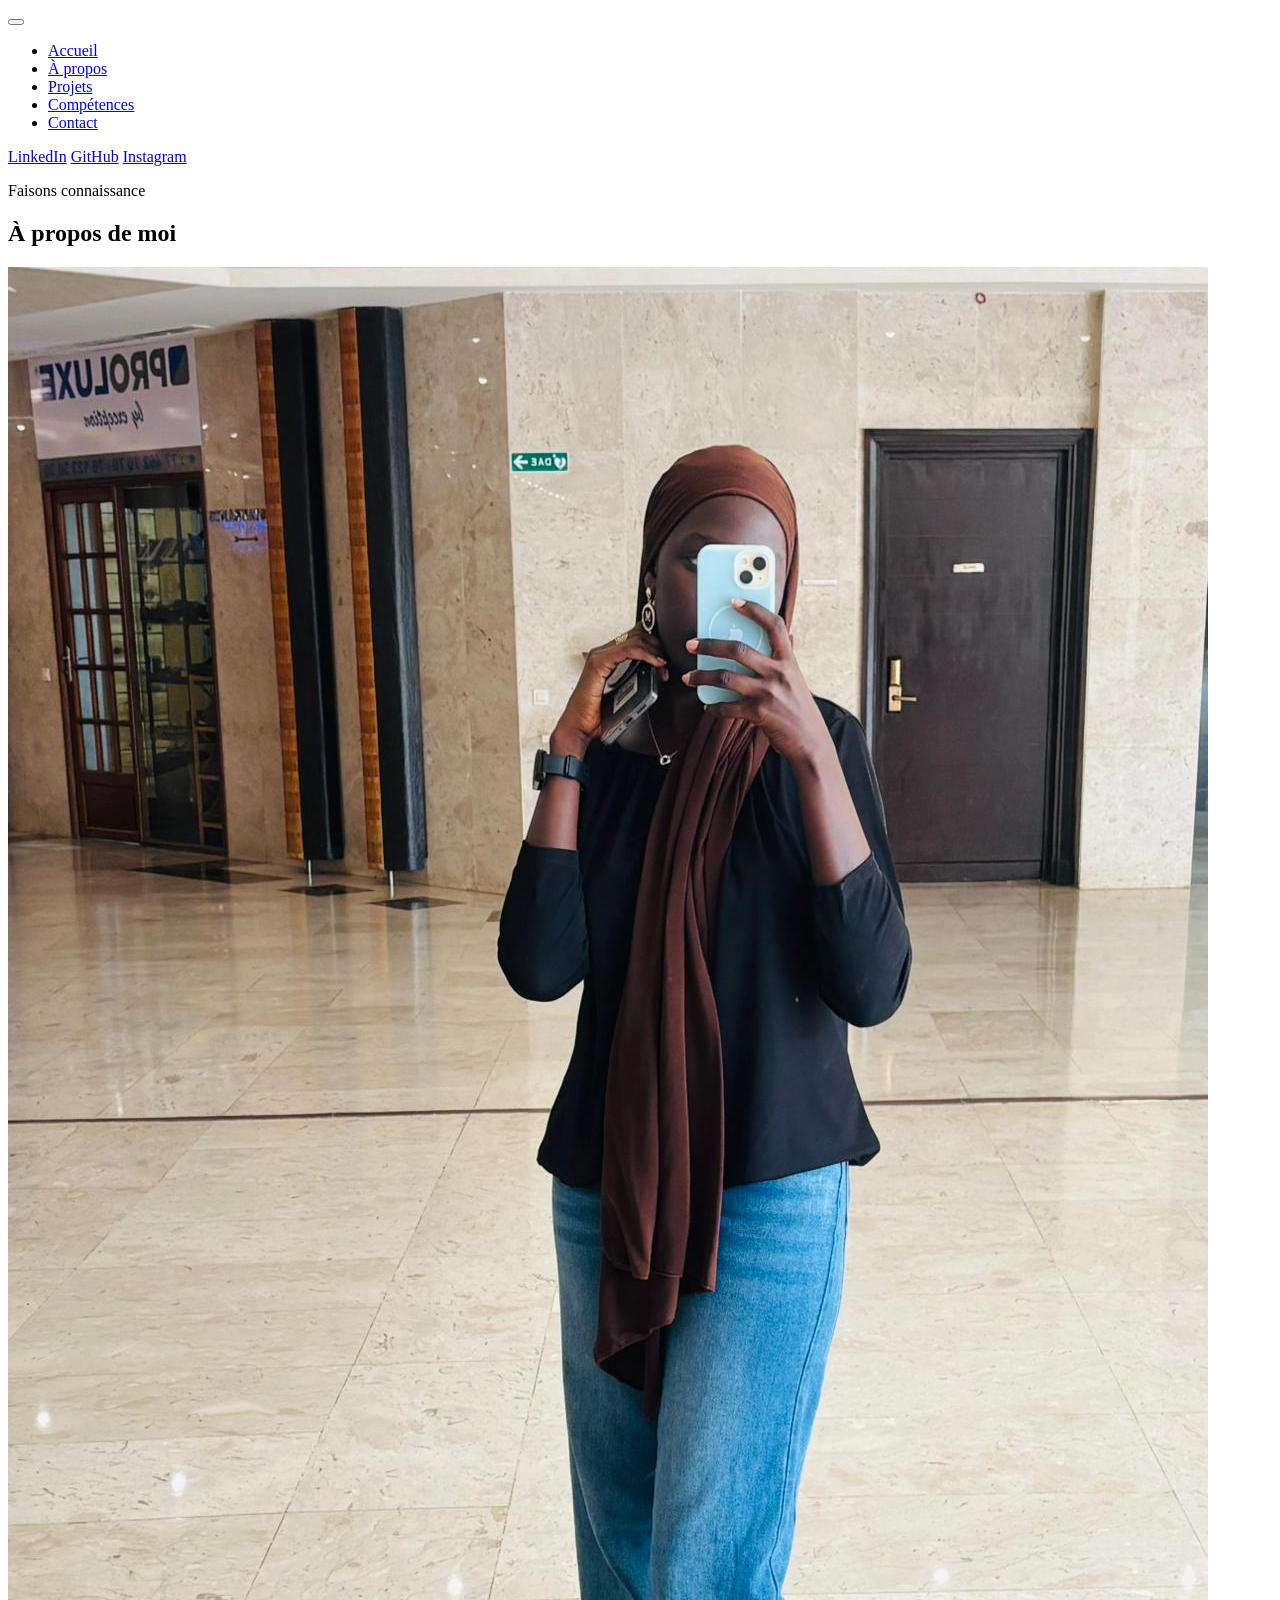
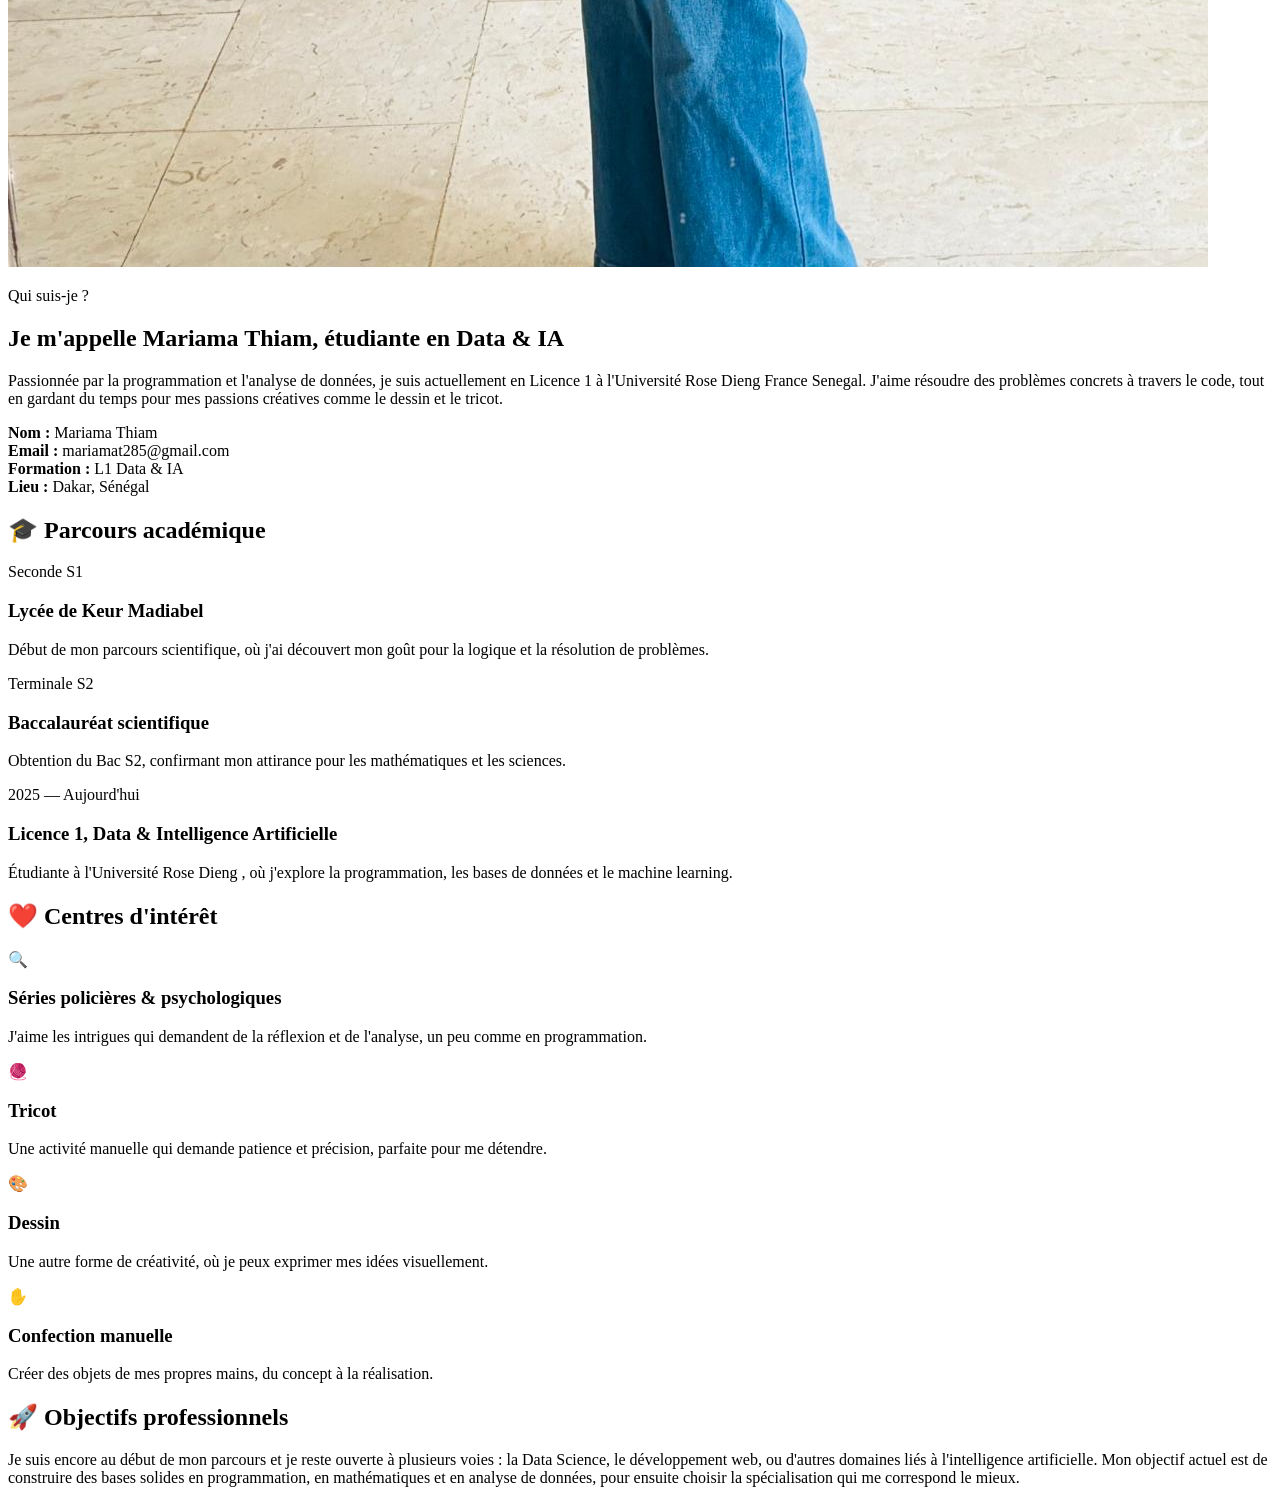
==== Apropos.html @ cbcad67a "rearrangement du code" ====
<!DOCTYPE html>
<html lang="fr">
<head>
    <meta charset="UTF-8">
    <meta name="viewport" content="width=device-width, initial-scale=1.0">
    <title>À propos — Mariama Thiam</title>
    <link rel="stylesheet" href="css/style.css">
</head>
<body class="page-apropos">

    <header>
        <button class="btn_menu" id="btn_menu">
            <span></span>
            <span></span>
            <span></span>
        </button>

        <nav id="menu">
            <ul>
                <li><a href="index.html">Accueil</a></li>
                <li><a href="apropos.html">À propos</a></li>
                <li><a href="projets.html">Projets</a></li>
                <li><a href="competences.html">Compétences</a></li>
                <li><a href="contact.html">Contact</a></li>
            </ul>
        </nav>

        <div class="socials">
            <a href="https://www.linkedin.com/in/mariama-thiam-1573303a6" target="_blank">LinkedIn</a>
            <a href="https://github.com/mariamat285" target="_blank">GitHub</a>
            <a href="https://www.instagram.com/mariamat285" target="_blank">Instagram</a>
        </div>
    </header>

    <section class="section-apropos">
        <p class="sous-titre">Faisons connaissance</p>
        <h1>À propos de moi</h1>
        <div class="separateur"></div>

        <div class="bloc-presentation">
            <div class="photo-ronde">
                <img src="images/profil.jpeg" alt="Photo de Mariama Thiam">
            </div>

            <div class="presentation-texte">
                <p class="qui-suis-je">Qui suis-je ?</p>
                <h2>Je m'appelle Mariama Thiam, étudiante en Data & IA</h2>
                <p class="description-perso">
                    Passionnée par la programmation et l'analyse de données, je suis actuellement
                    en Licence 1 à l'Université Rose Dieng France Senegal. J'aime résoudre des
                    problèmes concrets à travers le code, tout en gardant du temps pour mes
                    passions créatives comme le dessin et le tricot.
                </p>

                <div class="infos-rapides">
                    <div><strong>Nom :</strong> Mariama Thiam</div>
                    <div><strong>Email :</strong> mariamat285@gmail.com</div>
                    <div><strong>Formation :</strong> L1 Data & IA</div>
                    <div><strong>Lieu :</strong> Dakar, Sénégal</div>
                </div>
            </div>
        </div>

        <div class="bloc-apropos">
            <h2>🎓 Parcours académique</h2>

            <div class="timeline">
                <div class="timeline-item">
                    <div class="timeline-point"></div>
                    <div class="timeline-contenu">
                        <span class="timeline-date">Seconde S1</span>
                        <h3>Lycée de Keur Madiabel</h3>
                        <p>Début de mon parcours scientifique, où j'ai découvert mon goût pour la logique et la résolution de problèmes.</p>
                    </div>
                </div>

                <div class="timeline-item">
                    <div class="timeline-point"></div>
                    <div class="timeline-contenu">
                        <span class="timeline-date">Terminale S2</span>
                        <h3>Baccalauréat scientifique</h3>
                        <p>Obtention du Bac S2, confirmant mon attirance pour les mathématiques et les sciences.</p>
                    </div>
                </div>

                <div class="timeline-item">
                    <div class="timeline-point"></div>
                    <div class="timeline-contenu">
                        <span class="timeline-date">2025 — Aujourd'hui</span>
                        <h3>Licence 1, Data & Intelligence Artificielle</h3>
                        <p>Étudiante à l'Université Rose Dieng , où j'explore la programmation, les bases de données et le machine learning.</p>
                    </div>
                </div>
            </div>
        </div>

        <div class="bloc-apropos">
            <h2>❤️ Centres d'intérêt</h2>

            <div class="grille-interets">
                <div class="carte-interet">
                    <span>🔍</span>
                    <h3>Séries policières & psychologiques</h3>
                    <p>J'aime les intrigues qui demandent de la réflexion et de l'analyse, un peu comme en programmation.</p>
                </div>

                <div class="carte-interet">
                    <span>🧶</span>
                    <h3>Tricot</h3>
                    <p>Une activité manuelle qui demande patience et précision, parfaite pour me détendre.</p>
                </div>

                <div class="carte-interet">
                    <span>🎨</span>
                    <h3>Dessin</h3>
                    <p>Une autre forme de créativité, où je peux exprimer mes idées visuellement.</p>
                </div>

                <div class="carte-interet">
                    <span>✋</span>
                    <h3>Confection manuelle</h3>
                    <p>Créer des objets de mes propres mains, du concept à la réalisation.</p>
                </div>
            </div>
        </div>

        <div class="bloc-apropos">
            <h2>🚀 Objectifs professionnels</h2>
            <div class="texte-objectifs">
                <p>
                    Je suis encore au début de mon parcours et je reste ouverte à plusieurs voies :
                    la Data Science, le développement web, ou d'autres domaines liés à l'intelligence
                    artificielle. Mon objectif actuel est de construire des bases solides en
                    programmation, en mathématiques et en analyse de données, pour ensuite choisir
                    la spécialisation qui me correspond le mieux.
                </p>
            </div>
        </div>
    </section>

    <script src="js/script.js"></script>
</body>
</html>
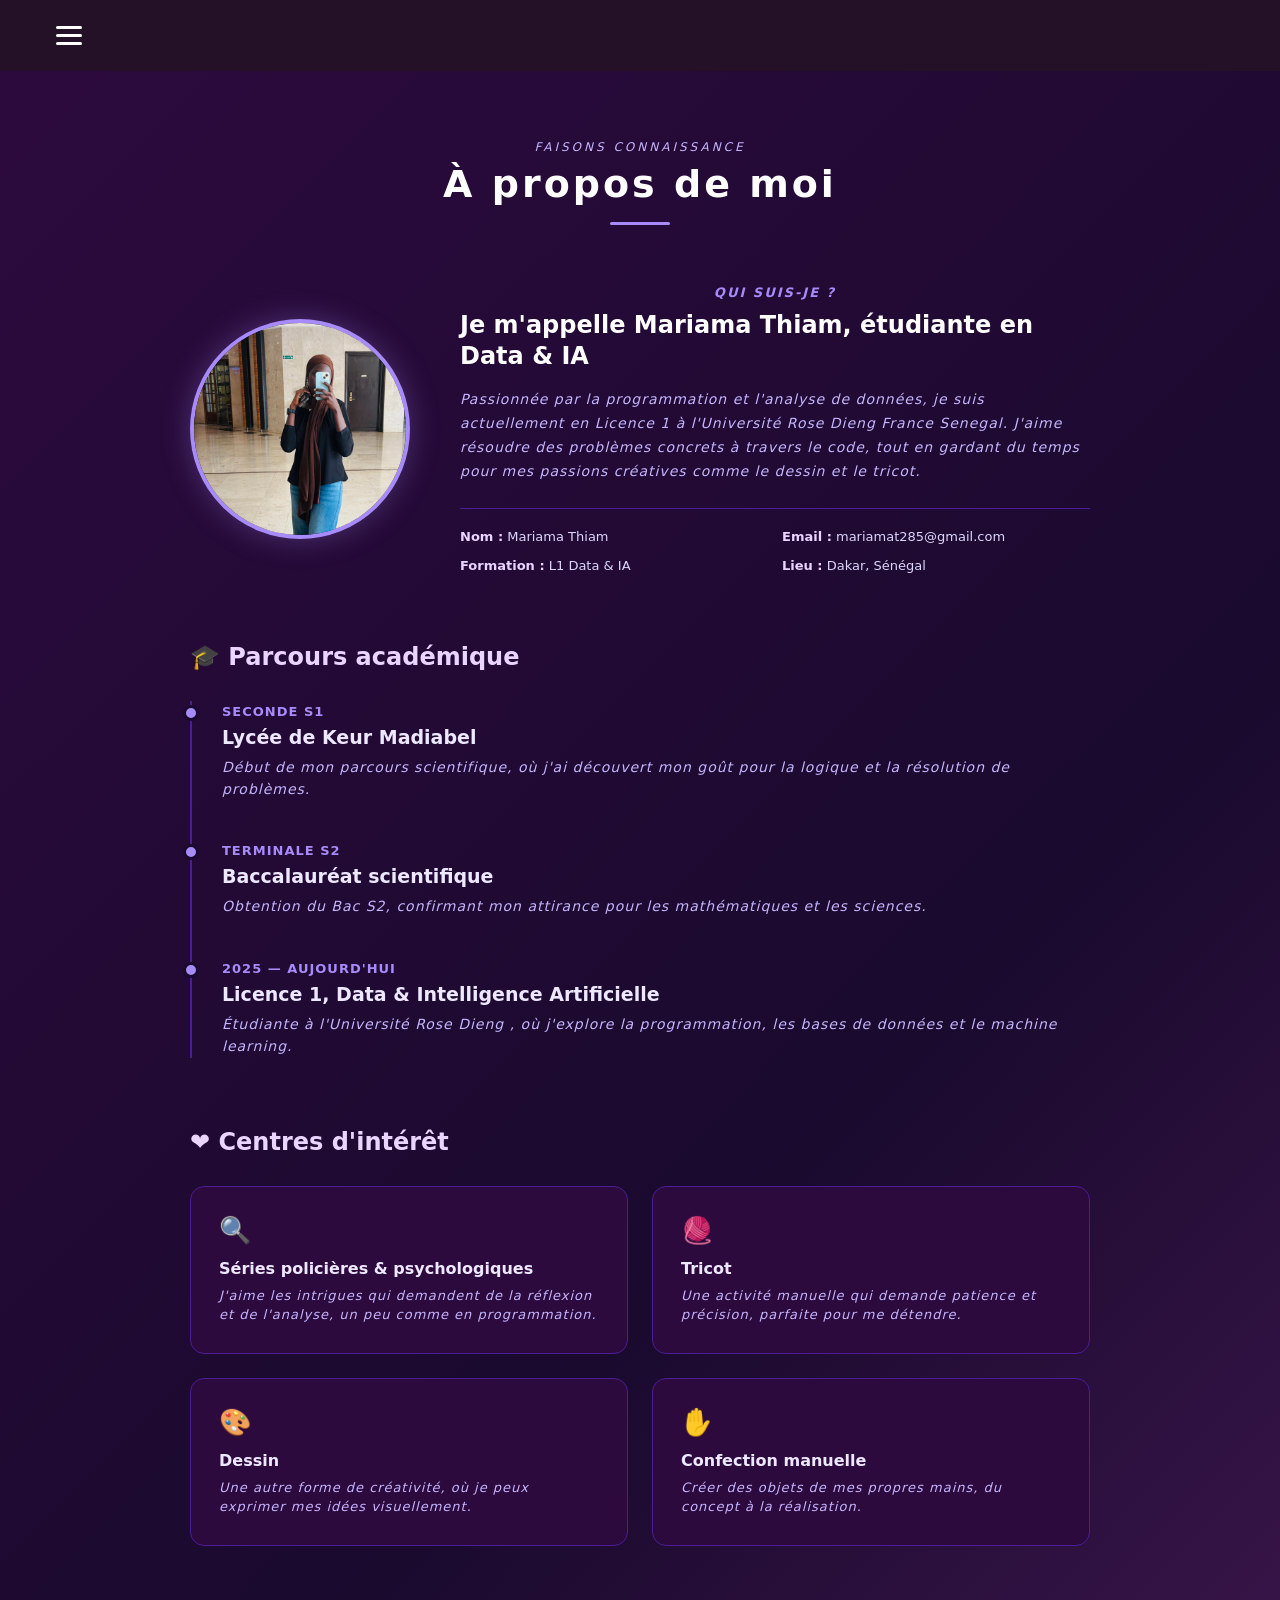
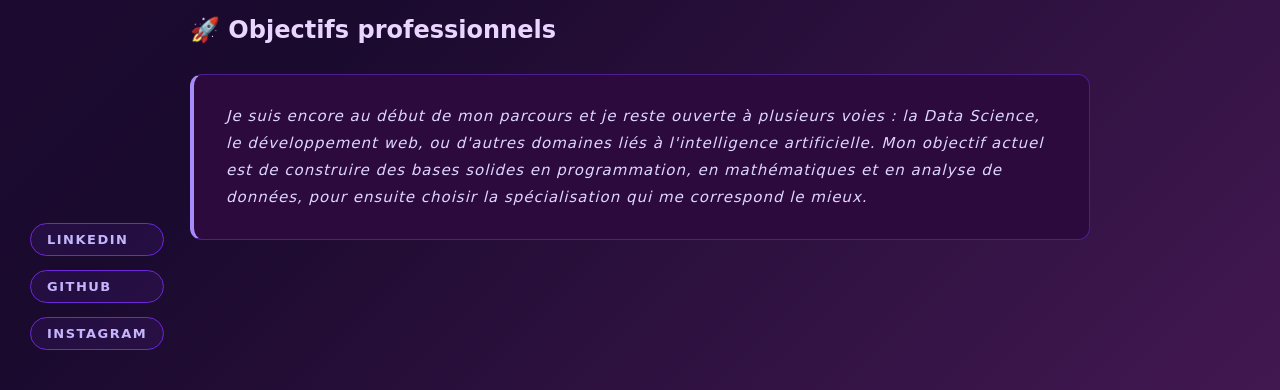
==== commit 9f4cc555: "rearrangement du code" ====
--- a/Apropos.html
+++ b/Apropos.html
@@ -4,7 +4,7 @@
     <meta charset="UTF-8">
     <meta name="viewport" content="width=device-width, initial-scale=1.0">
     <title>À propos — Mariama Thiam</title>
-    <link rel="stylesheet" href="css/style.css">
+    <link rel="stylesheet" href="CSS/style.css">
 </head>
 <body class="page-apropos">
 
--- a/CSS/style.css
+++ b/CSS/style.css
@@ -0,0 +1,1050 @@
+* {
+    margin: 0;
+    padding: 0;
+    box-sizing: border-box;
+    font-family: system-ui, -apple-system, "Segoe UI", sans-serif;
+}
+
+body {
+    background-color: #421851;
+    color: white;
+    animation: entreePage 0.5s ease forwards;
+}
+
+@keyframes entreePage {
+    from { opacity: 0; transform: translateY(40px); }
+    to   { opacity: 1; transform: translateY(0); }
+}
+
+body.sortie {
+    animation: sortiePage 0.4s ease forwards;
+}
+
+@keyframes sortiePage {
+    from { opacity: 1; transform: translateY(0); }
+    to   { opacity: 0; transform: translateY(-40px); }
+}
+
+/* ===== HEADER / NAV ===== */
+header {
+    display: flex;
+    justify-content: space-between;
+    align-items: center;
+    padding: 20px 50px;
+    background-color: #251127;
+    position: fixed;
+    width: 100%;
+    top: 0;
+    left: 0;
+    z-index: 999;
+}
+
+nav {
+    z-index: 999;
+    position: relative;
+}
+
+nav ul {
+    list-style: none;
+    display: flex;
+    gap: 20px;
+}
+
+nav ul li a {
+    text-decoration: none;
+    color: white;
+    font-size: 15px;
+    font-weight: 500;
+    letter-spacing: 1px;
+    text-transform: uppercase;
+    transition: 0.3s;
+}
+
+nav a:hover {
+    color: #8b5cf6;
+}
+
+.btn_menu {
+    display: none;
+    background: none;
+    border: none;
+    cursor: pointer;
+    flex-direction: column;
+    gap: 5px;
+    padding: 6px;
+}
+
+.btn_menu span {
+    display: block;
+    width: 26px;
+    height: 3px;
+    background: white;
+    border-radius: 2px;
+}
+
+/* ===== RÉSEAUX SOCIAUX (texte) ===== */
+.socials {
+    position: fixed;
+    left: 30px;
+    bottom: 40px;
+    display: flex;
+    flex-direction: column;
+    gap: 14px;
+    z-index: 100;
+}
+
+.socials a {
+    text-decoration: none;
+    color: #c4b5fd;
+    font-size: 13px;
+    font-weight: 700;
+    letter-spacing: 1.5px;
+    text-transform: uppercase;
+    padding: 8px 16px;
+    border: 1px solid #6d28d9;
+    border-radius: 30px;
+    background: rgba(124, 58, 237, 0.1);
+    transition: 0.3s;
+}
+
+.socials a:hover {
+    background: #7c3aed;
+    color: white;
+    border-color: #a78bfa;
+    transform: translateX(6px);
+}
+
+/* ===== SECTION ACCUEIL ===== */
+section {
+    position: relative;
+    height: 100vh;
+    display: flex;
+    flex-direction: column;
+    justify-content: center;
+    align-items: center;
+    text-align: center;
+    overflow: hidden;
+    padding-top: 80px;
+}
+
+.photo {
+    position: absolute;
+    right: 0;
+    top: 0;
+    width: 50%;
+    height: 100%;
+    z-index: 0;
+    background: linear-gradient(to right, #2d0a3e 0%, transparent 40%);
+}
+
+.photo img {
+    width: 100%;
+    height: 100%;
+    object-fit: cover;
+    object-position: top center;
+    filter: brightness(0.8);
+}
+
+.photo::after {
+    content: '';
+    position: absolute;
+    inset: 0;
+    background: linear-gradient(to right, #2d0a3e 0%, transparent 50%);
+}
+
+.hero-texte {
+    position: relative;
+    z-index: 2;
+    text-align: center;
+    display: flex;
+    flex-direction: column;
+    align-items: center;
+}
+
+section h1 {
+    font-size: 75px;
+    font-weight: 900;
+    letter-spacing: 3px;
+    color: #ffffff;
+    margin-bottom: 20px;
+    position: relative;
+    z-index: 2;
+    text-align: center;
+}
+
+section p {
+    font-size: 28px;
+    font-weight: 300;
+    font-style: italic;
+    color: #e5e7eb;
+    position: relative;
+    z-index: 2;
+    text-align: center;
+    letter-spacing: 1px;
+}
+
+.cursor {
+    color: #a78bfa;
+    font-weight: bold;
+    animation: clignote 0.75s step-end infinite;
+}
+
+@keyframes clignote {
+    0%   { opacity: 1; }
+    50%  { opacity: 0; }
+    100% { opacity: 1; }
+}
+
+/* ===== BLOBS DE FOND (remplace les anciens badges) ===== */
+.blobs-fond {
+    position: absolute;
+    left: 0;
+    top: 0;
+    width: 50%;
+    height: 100%;
+    z-index: 1;
+    pointer-events: none;
+    opacity: 0.6;
+}
+
+.blobs-fond svg {
+    width: 100%;
+    height: 100%;
+}
+
+.blob {
+    animation: respirer 8s ease-in-out infinite;
+}
+
+.blob-1 { animation-delay: 0s; }
+.blob-2 { animation-delay: 1.5s; }
+.blob-3 { animation-delay: 3s; }
+.blob-4 { animation-delay: 4.5s; }
+
+@keyframes respirer {
+    0%   { transform: scale(1) translateY(0); }
+    50%  { transform: scale(1.08) translateY(-15px); }
+    100% { transform: scale(1) translateY(0); }
+}
+
+/* ===== MESSAGE DE BIENVENUE ===== */
+.overlay-bienvenue {
+    position: fixed;
+    inset: 0;
+    background: rgba(20, 5, 40, 0.95);
+    display: flex;
+    justify-content: center;
+    align-items: center;
+    z-index: 9999;
+}
+
+.bienvenue-boite {
+    background: #2d0a3e;
+    border: 2px solid #7c3aed;
+    border-radius: 16px;
+    padding: 50px 60px;
+    text-align: center;
+    animation: apparaitre 0.5s ease;
+}
+
+.bienvenue-boite p {
+    font-size: 26px;
+    font-weight: 700;
+    color: #e9d5ff;
+    margin-bottom: 24px;
+}
+
+.bienvenue-boite button {
+    background: linear-gradient(135deg, #7c3aed, #a855f7);
+    color: white;
+    border: none;
+    padding: 12px 40px;
+    border-radius: 30px;
+    font-size: 16px;
+    font-weight: 600;
+    cursor: pointer;
+    transition: transform 0.2s;
+}
+
+.bienvenue-boite button:hover {
+    transform: scale(1.05);
+}
+
+@keyframes apparaitre {
+    from { opacity: 0; transform: scale(0.85); }
+    to   { opacity: 1; transform: scale(1); }
+}
+
+/* ===== PAGE À PROPOS ===== */
+.page-apropos {
+    background: linear-gradient(135deg, #2d0a3e 0%, #1a0a2e 60%, #421851 100%);
+    min-height: 100vh;
+}
+
+.section-apropos {
+    position: static;
+    height: auto;
+    padding: 140px 80px 80px 80px;
+    display: block;
+    text-align: left;
+}
+
+.sous-titre {
+    text-align: center;
+    color: #c4b5fd;
+    font-size: 12px;
+    letter-spacing: 3px;
+    text-transform: uppercase;
+    margin-bottom: 8px;
+}
+
+.section-apropos h1,
+.section-contact h1 {
+    font-size: 38px;
+    font-weight: 900;
+    text-align: center;
+    margin-bottom: 16px;
+    color: #ffffff;
+}
+
+.separateur {
+    width: 60px;
+    height: 3px;
+    background: #a78bfa;
+    border-radius: 2px;
+    margin: 0 auto 60px auto;
+}
+
+.bloc-presentation {
+    display: flex;
+    gap: 50px;
+    align-items: center;
+    max-width: 900px;
+    margin: 0 auto 70px auto;
+}
+
+.photo-ronde {
+    flex-shrink: 0;
+    width: 220px;
+    height: 220px;
+    border-radius: 50%;
+    overflow: hidden;
+    border: 4px solid #a78bfa;
+    box-shadow: 0 0 30px rgba(167, 139, 250, 0.3);
+}
+
+.photo-ronde img {
+    width: 100%;
+    height: 100%;
+    object-fit: cover;
+    object-position: top center;
+}
+
+.presentation-texte {
+    flex: 1;
+    min-width: 0;
+}
+
+.qui-suis-je {
+    color: #a78bfa;
+    font-size: 13px;
+    font-weight: 700;
+    text-transform: uppercase;
+    letter-spacing: 2px;
+    margin-bottom: 10px;
+}
+
+.presentation-texte h2 {
+    color: #ffffff;
+    font-size: 24px;
+    font-weight: 700;
+    margin-bottom: 16px;
+    line-height: 1.3;
+}
+
+.description-perso {
+    color: #c4b5fd;
+    font-size: 14px;
+    text-align: left;
+    line-height: 1.7;
+    margin-bottom: 24px;
+}
+
+.infos-rapides {
+    display: grid;
+    grid-template-columns: 1fr 1fr;
+    gap: 14px;
+    padding-top: 20px;
+    border-top: 1px solid #4c1d95;
+}
+
+.infos-rapides div {
+    color: #ddd6fe;
+    font-size: 13px;
+}
+
+.infos-rapides strong {
+    color: #e9d5ff;
+}
+
+.bloc-apropos {
+    max-width: 900px;
+    margin: 0 auto 70px auto;
+}
+
+.bloc-apropos h2 {
+    color: #e9d5ff;
+    font-size: 24px;
+    margin-bottom: 30px;
+    font-weight: 700;
+}
+
+.timeline {
+    position: relative;
+    padding-left: 30px;
+    border-left: 2px solid #4c1d95;
+}
+
+.timeline-item {
+    position: relative;
+    margin-bottom: 40px;
+}
+
+.timeline-point {
+    position: absolute;
+    left: -39px;
+    top: 4px;
+    width: 16px;
+    height: 16px;
+    border-radius: 50%;
+    background: #a78bfa;
+    border: 3px solid #1a0a2e;
+}
+
+.timeline-date {
+    color: #a78bfa;
+    font-size: 13px;
+    font-weight: 700;
+    text-transform: uppercase;
+    letter-spacing: 1px;
+}
+
+.timeline-contenu h3 {
+    color: #ede8ff;
+    font-size: 19px;
+    margin: 6px 0 8px 0;
+}
+
+.timeline-contenu p {
+    color: #c4b5fd;
+    font-size: 14px;
+    text-align: left;
+    line-height: 1.6;
+}
+
+.grille-interets {
+    display: grid;
+    grid-template-columns: repeat(2, 1fr);
+    gap: 24px;
+}
+
+.carte-interet {
+    background: #2d0a3e;
+    border: 1px solid #4c1d95;
+    border-radius: 14px;
+    padding: 28px;
+    transition: 0.3s;
+}
+
+.carte-interet:hover {
+    border-color: #a78bfa;
+    transform: translateY(-4px);
+}
+
+.carte-interet span {
+    font-size: 26px;
+    margin-bottom: 14px;
+    display: block;
+}
+
+.carte-interet h3 {
+    color: #ede8ff;
+    font-size: 16px;
+    margin-bottom: 8px;
+}
+
+.carte-interet p {
+    color: #c4b5fd;
+    font-size: 13px;
+    text-align: left;
+    line-height: 1.5;
+}
+
+.texte-objectifs {
+    background: #2d0a3e;
+    border: 1px solid #4c1d95;
+    border-left: 4px solid #a78bfa;
+    border-radius: 12px;
+    padding: 28px 32px;
+}
+
+.texte-objectifs p {
+    color: #ddd6fe;
+    font-size: 15px;
+    text-align: left;
+    line-height: 1.8;
+}
+
+/* ===== PAGE CONTACT ===== */
+.page-contact {
+    background: linear-gradient(135deg, #2d0a3e 0%, #1a0a2e 60%, #421851 100%);
+    min-height: 100vh;
+}
+
+.section-contact {
+    position: static;
+    height: auto;
+    padding: 140px 80px 80px 80px;
+    display: block;
+}
+
+.contact-contenu {
+    display: flex;
+    gap: 40px;
+    width: 100%;
+    margin: 0;
+    flex-wrap: wrap;
+}
+
+.formulaire,
+.infos {
+    background: #2d0a3e;
+    border: 1px solid #4c1d95;
+    border-radius: 16px;
+    padding: 35px;
+    flex: 1;
+    min-width: 300px;
+}
+
+.formulaire h2,
+.infos h2 {
+    color: #e9d5ff;
+    font-size: 34px;
+    margin-bottom: 22px;
+    font-weight: 700;
+    text-align: left;
+}
+
+.infos .description {
+    color: #c4b5fd;
+    font-size: 25px;
+    margin-bottom: 32px;
+    text-align: left;
+    line-height: 1.5;
+}
+
+.info-item {
+    display: flex;
+    align-items: center;
+    gap: 16px;
+    margin-bottom: 34px;
+    text-align: left;
+}
+
+.info-emoji {
+    font-size: 24px;
+    width: 36px;
+    height: 36px;
+    display: flex;
+    align-items: center;
+    justify-content: center;
+    background: rgba(124, 58, 237, 0.15);
+    border-radius: 10px;
+    flex-shrink: 0;
+}
+
+.info-item strong {
+    display: block;
+    color: #e9d5ff;
+    font-size: 15px;
+    margin-bottom: 4px;
+    font-weight: 600;
+}
+
+.info-item span:not(.info-emoji) {
+    color: #c4b5fd;
+    font-size: 14px;
+}
+
+.champs-ligne {
+    display: flex;
+    gap: 16px;
+}
+
+.champ {
+    margin-bottom: 18px;
+    flex: 1;
+    min-width: 0;
+    display: flex;
+    flex-direction: column;
+}
+
+.champ label {
+    color: #c4b5fd;
+    font-size: 13px;
+    margin-bottom: 6px;
+}
+
+.champ input,
+.champ textarea {
+    background: #1a0a2e;
+    border: 1px solid #4c1d95;
+    border-radius: 8px;
+    padding: 12px 14px;
+    color: white;
+    font-size: 14px;
+    outline: none;
+    transition: border 0.2s;
+    font-family: inherit;
+}
+
+.champ input:focus,
+.champ textarea:focus {
+    border-color: #a78bfa;
+}
+
+.champ textarea {
+    resize: vertical;
+}
+
+.formulaire button {
+    background: linear-gradient(135deg, #7c3aed, #a855f7);
+    color: white;
+    border: none;
+    padding: 14px 30px;
+    border-radius: 30px;
+    font-size: 15px;
+    font-weight: 700;
+    cursor: pointer;
+    width: 100%;
+    transition: transform 0.2s;
+}
+
+.formulaire button:hover {
+    transform: scale(1.02);
+}
+
+.message-statut {
+    margin-top: 15px;
+    padding: 12px;
+    border-radius: 8px;
+    font-size: 13px;
+    text-align: center;
+    display: none;
+}
+
+.message-statut.succes {
+    display: block;
+    background: rgba(34, 197, 94, 0.15);
+    color: #86efac;
+    border: 1px solid #22c55e;
+}
+
+.message-statut.erreur {
+    display: block;
+    background: rgba(239, 68, 68, 0.15);
+    color: #fca5a5;
+    border: 1px solid #ef4444;
+}
+
+.info-item {
+    display: flex;
+    align-items: center;
+    gap: 14px;
+    margin-bottom: 20px;
+}
+
+.info-emoji {
+    font-size: 20px;
+    width: 28px;
+    text-align: center;
+    flex-shrink: 0;
+}
+
+.info-item strong {
+    display: block;
+    color: #e9d5ff;
+    font-size: 13px;
+    margin-bottom: 2px;
+}
+
+.info-item span:not(.info-emoji) {
+    color: #c4b5fd;
+    font-size: 13px;
+}
+
+/* ===== RESPONSIVE ===== */
+@media (max-width: 1500px) {
+    .btn_menu {
+        display: flex;
+    }
+
+    nav ul {
+        display: none;
+        flex-direction: column;
+        position: fixed;
+        top: 0;
+        left: 0;
+        width: 100%;
+        height: 100vh;
+        background-color: #2d0a3e;
+        justify-content: center;
+        align-items: center;
+        gap: 40px;
+        z-index: 999;
+    }
+
+    nav.ouvert ul {
+        display: flex;
+    }
+}
+
+@media (max-width: 768px) {
+    .section-apropos,
+    .section-contact {
+        padding: 120px 24px 60px 24px;
+    }
+
+    .bloc-presentation {
+        flex-direction: column;
+        text-align: center;
+    }
+
+    .photo-ronde {
+        width: 160px;
+        height: 160px;
+    }
+
+    .description-perso,
+    .presentation-texte h2 {
+        text-align: center;
+    }
+
+    .infos-rapides {
+        grid-template-columns: 1fr;
+        text-align: center;
+    }
+
+    .grille-interets {
+        grid-template-columns: 1fr;
+    }
+
+    .timeline {
+        padding-left: 20px;
+    }
+
+    .timeline-point {
+        left: -29px;
+    }
+
+    .contact-contenu {
+        flex-direction: column;
+    }
+
+    .champs-ligne {
+        flex-direction: column;
+        gap: 0;
+    }
+
+    .formulaire,
+    .infos {
+        padding: 25px;
+    }
+}
+
+@media (max-width: 480px) {
+    section h1 {
+        font-size: 35px;
+        letter-spacing: 1px;
+    }
+
+    section p {
+        font-size: 16px;
+    }
+
+    .photo {
+        width: 100%;
+        opacity: 0.3;
+    }
+
+    .icones-flottantes {
+        width: 100%;
+        opacity: 0.3;
+    }
+
+    .hero-texte {
+        padding: 0 20px;
+        width: 100%;
+    }
+
+    header {
+        padding: 15px 20px;
+    }
+
+    .socials {
+        left: 50%;
+        transform: translateX(-50%);
+        bottom: 20px;
+        flex-direction: row;
+    }
+}
+/* ===== PAGE COMPÉTENCES ===== */
+.page-competences {
+    background: linear-gradient(135deg, #2d0a3e 0%, #1a0a2e 60%, #421851 100%);
+    min-height: 100vh;
+}
+
+.section-competences {
+    position: static;
+    height: auto;
+    padding: 140px 80px 80px 80px;
+    display: block;
+}
+
+.liste-competences {
+    max-width: 800px;
+    margin: 0 auto;
+    display: flex;
+    flex-direction: column;
+    gap: 20px;
+}
+
+.carte-competence {
+    background: #2d0a3e;
+    border: 1px solid #4c1d95;
+    border-radius: 14px;
+    padding: 26px 30px;
+    transition: 0.3s;
+}
+
+.carte-competence:hover {
+    border-color: #a78bfa;
+}
+
+.competence-entete {
+    display: flex;
+    justify-content: space-between;
+    align-items: center;
+    margin-bottom: 14px;
+}
+
+.competence-entete h3 {
+    color: #ede8ff;
+    font-size: 19px;
+    font-weight: 700;
+}
+
+.niveau {
+    font-size: 12px;
+    font-weight: 700;
+    padding: 6px 16px;
+    border-radius: 20px;
+    text-transform: uppercase;
+    letter-spacing: 0.5px;
+}
+
+.niveau-debutant {
+    background: rgba(244, 114, 182, 0.15);
+    color: #f9a8d4;
+    border: 1px solid #f472b6;
+}
+
+.niveau-intermediaire {
+    background: rgba(167, 139, 250, 0.15);
+    color: #c4b5fd;
+    border: 1px solid #a78bfa;
+}
+
+.niveau-avance {
+    background: rgba(34, 197, 94, 0.15);
+    color: #86efac;
+    border: 1px solid #22c55e;
+}
+
+.btn-details {
+    background: rgba(124, 58, 237, 0.15);
+    color: #c4b5fd;
+    border: 1px solid #6d28d9;
+    border-radius: 20px;
+    padding: 8px 18px;
+    font-size: 13px;
+    font-weight: 600;
+    cursor: pointer;
+    transition: 0.3s;
+}
+
+.btn-details:hover {
+    background: #7c3aed;
+    color: white;
+}
+
+.detail-competence {
+    display: none;
+    color: #ddd6fe;
+    font-size: 14px;
+    line-height: 1.7;
+    margin-top: 16px;
+    padding-top: 16px;
+    border-top: 1px solid #3b1f6b;
+}
+
+.detail-competence.visible {
+    display: block;
+}
+/* ===== PAGE PROJETS ===== */
+.page-projets {
+    background: linear-gradient(135deg, #2d0a3e 0%, #1a0a2e 60%, #421851 100%);
+    min-height: 100vh;
+}
+
+.section-projets {
+    position: static;
+    height: auto;
+    padding: 140px 80px 80px 80px;
+    display: block;
+}
+
+.grille-projets {
+    max-width: 1100px;
+    margin: 0 auto;
+    display: grid;
+    grid-template-columns: repeat(2, 1fr);
+    gap: 30px;
+}
+
+.carte-projet {
+    background: #2d0a3e;
+    border: 1px solid #4c1d95;
+    border-radius: 16px;
+    overflow: hidden;
+    transition: 0.3s;
+}
+
+.carte-projet:hover {
+    border-color: #a78bfa;
+    transform: translateY(-4px);
+}
+
+.illustration-projet {
+    width: 100%;
+    height: 140px;
+    background: #1a0a2e;
+    display: flex;
+    align-items: center;
+    justify-content: center;
+}
+
+.illustration-projet svg {
+    width: 70%;
+    height: 70%;
+}
+
+.contenu-projet {
+    padding: 26px;
+}
+
+.contenu-projet h3 {
+    color: #ede8ff;
+    font-size: 18px;
+    margin-bottom: 10px;
+}
+
+.description-courte {
+    color: #c4b5fd;
+    font-size: 14px;
+    line-height: 1.6;
+    margin-bottom: 16px;
+}
+
+.technos {
+    display: flex;
+    flex-wrap: wrap;
+    gap: 8px;
+    margin-bottom: 18px;
+}
+
+.tech-tag {
+    background: rgba(124, 58, 237, 0.15);
+    color: #c4b5fd;
+    border: 1px solid #6d28d9;
+    border-radius: 16px;
+    padding: 4px 12px;
+    font-size: 12px;
+    font-weight: 600;
+}
+
+.btn-voir-plus {
+    background: linear-gradient(135deg, #7c3aed, #a855f7);
+    color: white;
+    border: none;
+    padding: 10px 22px;
+    border-radius: 20px;
+    font-size: 13px;
+    font-weight: 700;
+    cursor: pointer;
+    transition: 0.3s;
+}
+
+.btn-voir-plus:hover {
+    transform: scale(1.04);
+}
+
+.details-projet {
+    display: none;
+    margin-top: 18px;
+    padding-top: 18px;
+    border-top: 1px solid #3b1f6b;
+}
+
+.details-projet.visible {
+    display: block;
+}
+
+.details-projet p {
+    color: #ddd6fe;
+    font-size: 13.5px;
+    line-height: 1.7;
+    margin-bottom: 12px;
+}
+
+.lien-projet {
+    color: #a78bfa;
+    text-decoration: none;
+    font-size: 13px;
+    font-weight: 700;
+}
+
+.lien-projet:hover {
+    color: #c4b5fd;
+}
+
+.statut-encours {
+    display: inline-block;
+    background: rgba(250, 204, 21, 0.15);
+    color: #fde68a;
+    border: 1px solid #facc15;
+    border-radius: 16px;
+    padding: 5px 14px;
+    font-size: 12px;
+    font-weight: 700;
+}
+
+@media (max-width: 768px) {
+    .grille-projets {
+        grid-template-columns: 1fr;
+    }
+
+    .section-projets {
+        padding: 120px 24px 60px 24px;
+    }
+}
